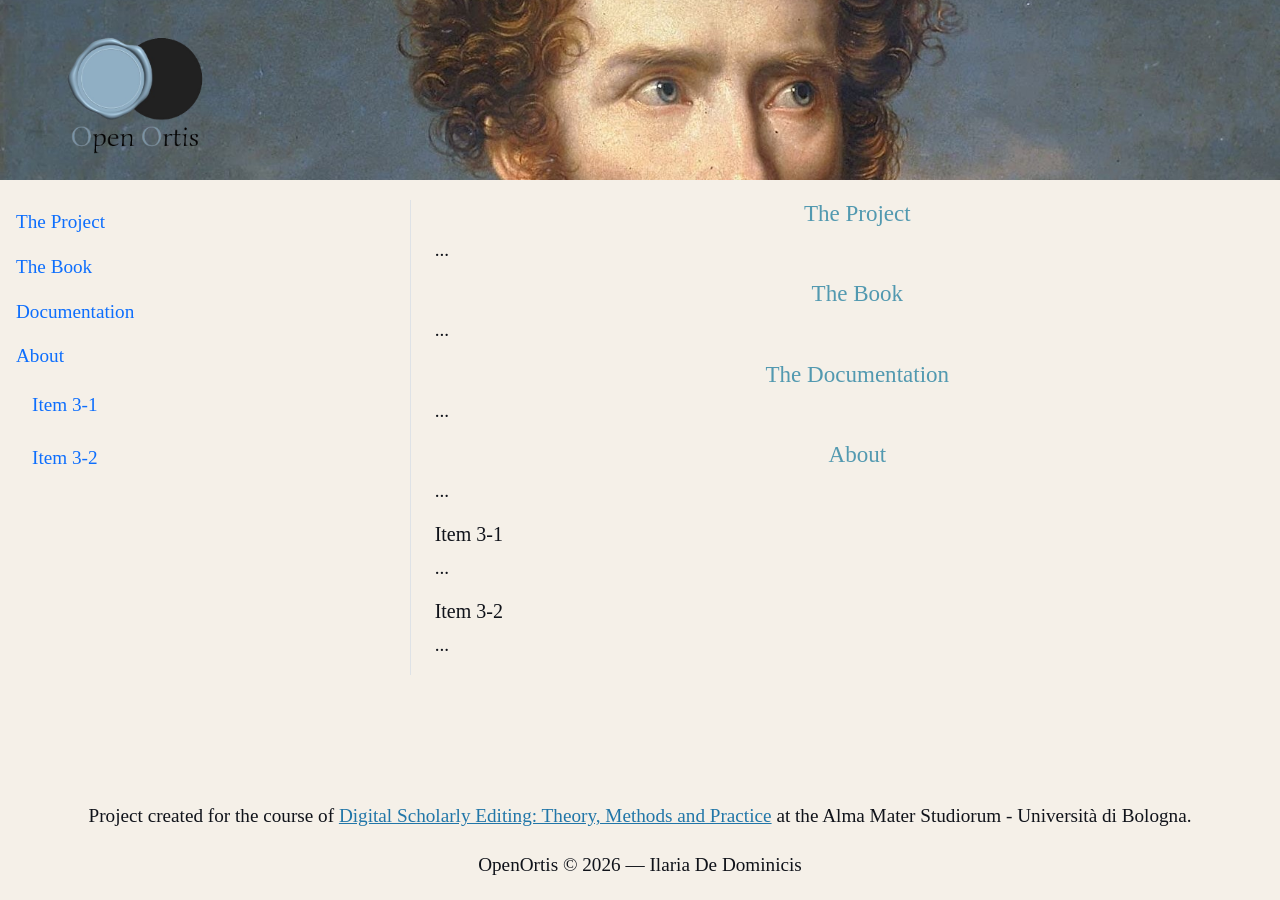
==== index.html @ 0f75c1e4 "index, css, changes to the xml" ====
<!doctype html>
<html lang="en">

<head>
    <meta charset="utf-8">
    <meta name="viewport" content="width=device-width, initial-scale=1">
    <title>OpenOrtis</title>

    <!-----------------  Bootstrap & CSS ------------------------>
    <link href="https://cdn.jsdelivr.net/npm/bootstrap@5.3.8/dist/css/bootstrap.min.css" rel="stylesheet"
        integrity="sha384-sRIl4kxILFvY47J16cr9ZwB07vP4J8+LH7qKQnuqkuIAvNWLzeN8tE5YBujZqJLB" crossorigin="anonymous">
    <link rel="stylesheet" href="assets/main.css">

    <!-----------------  Dublin Core ------------------------>
    <link rel="schema.DC" href="http://purl.org/dc/elements/1.1/" />
    <link rel="schema.DCTERMS" href="http://purl.org/dc/terms/" />

    <meta name="DC.title" content="OpenOrtis" />
    <meta name="DC.creator" content="Ilaria De Dominicis" />
    <meta name="DC.subject" content="Digital Humanities, Cultural Heritage, Digital Edition" />
    <meta name="DC.description" content="A digital edition about The Last Letters of Jacopo Ortis by Ugo Foscolo" />
    <meta name="DC.publisher" content="Alma Mater Studiorum- University of Bologna" />
    <meta name="DC.rights"
        content="All the images and resources taken from external sources are solely used for study purposes. No commercial use is intended. OpenOrtis © 2026" />
    <meta name="DC.identifier" content="" />
    <meta name="DC.type" scheme="DCTERMS.DCMIType" content="InteractiveResource" />
    <meta name="DC.language" scheme="DCTERMS.RFC3066" content="en" />
    <meta name="DCTERMS.created" content="2026" />
    <meta name="DCTERMS.issued" content="2026" />

    <!--------------------Fonts---------------->
    <link rel="preconnect" href="https://fonts.googleapis.com">
    <link rel="preconnect" href="https://fonts.gstatic.com" crossorigin>

    <!---------Favicon---------->

    <link rel="icon" href="img/Open_Ortis_nobg.png" type="image/png">

</head>

<body>

    <div class="hero container-fluid">
        <a class="hero-logo" href="index.html">
            <img src="../img/Open_Ortis_nobg.png" alt="OpenOrtis logo">
        </a>
        <div class="hero-content">
        </div>
    </div>

    <div class="row">
        <title>
            OpenOrtis Scholarly Digital Edition
        </title>
    </div>
    <div class="row">
        <div class="col-4">
            <nav id="navbar-example3" class="h-100 flex-column align-items-stretch pe-4 border-end">
                <nav class="nav nav-pills flex-column">
                    <a class="nav-link" href="#item-1">The Project</a>
                    <a class="nav-link" href="#item-2">The Book</a>
                    <a class="nav-link" href="#item-3">Documentation</a>
                    <a class="nav-link" href="#item-4">About</a>
                    <nav class="nav nav-pills flex-column">
                        <a class="nav-link ms-3 my-1" href="#item-3-1">Item 3-1</a>
                        <a class="nav-link ms-3 my-1" href="#item-3-2">Item 3-2</a>
                    </nav>
                </nav>
            </nav>
        </div>

        <div class="col-8">
            <div data-bs-spy="scroll" data-bs-target="#navbar-example3" data-bs-smooth-scroll="true"
                class="scrollspy-example-2" tabindex="0">
                <div id="item-1">
                    <h4>The Project</h4>
                    <p>...</p>
                </div>
                <div id="item-2">
                    <h4>The Book</h4>
                    <p>...</p>
                </div>
                <div id="item-3">
                    <h4>The Documentation</h4>
                    <p>...</p>
                </div>
                <div id="item-4">
                    <h4>About</h4>
                    <p>...</p>
                </div>
                <div id="item-3-1">
                    <h5>Item 3-1</h5>
                    <p>...</p>
                </div>
                <div id="item-3-2">
                    <h5>Item 3-2</h5>
                    <p>...</p>
                </div>
            </div>
        </div>
    </div>
    <!--Footer section-->
    <footer>
        <p>Project created for the course of <a
                href="https://www.unibo.it/en/study/course-units-transferable-skills-moocs/course-unit-catalogue/course-unit/2025/478841">Digital
                Scholarly Editing: Theory, Methods and Practice</a> at the Alma
            Mater Studiorum - Università di Bologna.</p>
        <p>OpenOrtis © 2026 — Ilaria De Dominicis</p>
    </footer>
</body>
---- assets/main.css ----
:root {
    --text: #10131a;
    --blackbg: #0a0a0f;
    --nav: #161c2a;
    --bg: #f5f0e8;
    --title: #e8e0d0;
    --accent: #5299b0;
    --link: #2176a8;
    --border: 3px solid #174f72;
}

html,
body {
    min-height: 100vh;
}

body {
    height: 100%;
    background-color: var(--bg);
    color: var(--text);
    margin: 0;
    padding: 0;
    font-family: var(--general_font);
    font-size: 1.2em;
    text-align: justify;
    display: flex;
    flex-direction: column;
    overflow-x: hidden;
}

.title {
    text-align: center;
}

h1 {
    color: var(--accent);
    font-family: var(--h1_font);
    text-align: left;
}

h4 {
    color: var(--accent);
    font-size: 1.2em;
    text-align: center;
}

p {
    color: var(--text);
    text-align: justify;
}

a:hover,
span {
    color: var(--yellow);
}

a {
    color: var(--link);
}

footer {
    margin-top: auto;
    /* spinge il footer in fondo */
    width: 100%;
    color: var(--text);
}

footer p {
    margin: 0;
    padding: 0 20px 20px 20px;
    text-align: center !important;
}

@media (max-width: 600px) {
    body {
        font-size: 16px;
    }

    h1 {
        font-size: 32px;
    }

    h4 {
        font-size: 18px;
    }
}

.hero {
    width: 100%;
    height: 20vh;
    background-image: url(../img/Ugo_Foscolo.jpg) !important;
    background-size: cover;
    background-position: center;
    display: flex;
    align-items: center;
    justify-content: center;
    margin-bottom: 20px;
    padding: 0;
    position: relative;
}

.hero-logo {
    position: absolute;
    top: 0.5vh;
    left: 5vh;
    z-index: 2;
}

.hero-logo img {
    height: 20vh;
    /* modifica a piacere */
    width: auto;
}
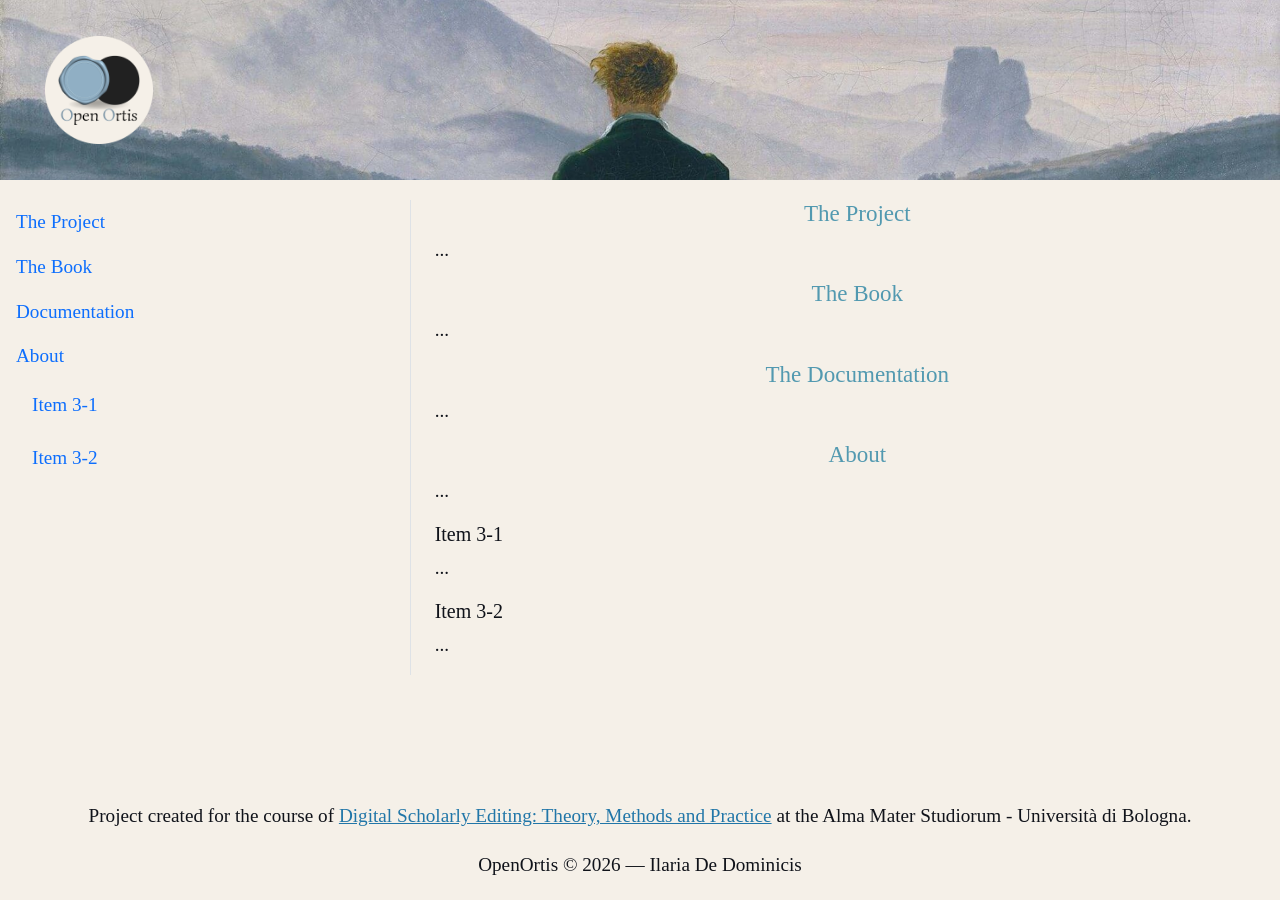
==== commit d3e1970e: "Completo fino a lettera 15, aggiunta persone e luoghi" ====
--- a/index.html
+++ b/index.html
@@ -42,7 +42,7 @@
 
     <div class="hero container-fluid">
         <a class="hero-logo" href="index.html">
-            <img src="../img/Open_Ortis_nobg.png" alt="OpenOrtis logo">
+            <img src="../img/Open_Ortis.png" alt="OpenOrtis logo">
         </a>
         <div class="hero-content">
         </div>
--- a/assets/main.css
+++ b/assets/main.css
@@ -101,13 +101,13 @@
 
 .hero-logo {
     position: absolute;
-    top: 0.5vh;
+    top: 4vh;
     left: 5vh;
     z-index: 2;
 }
 
 .hero-logo img {
-    height: 20vh;
+    height: 12vh;
     /* modifica a piacere */
     width: auto;
 }
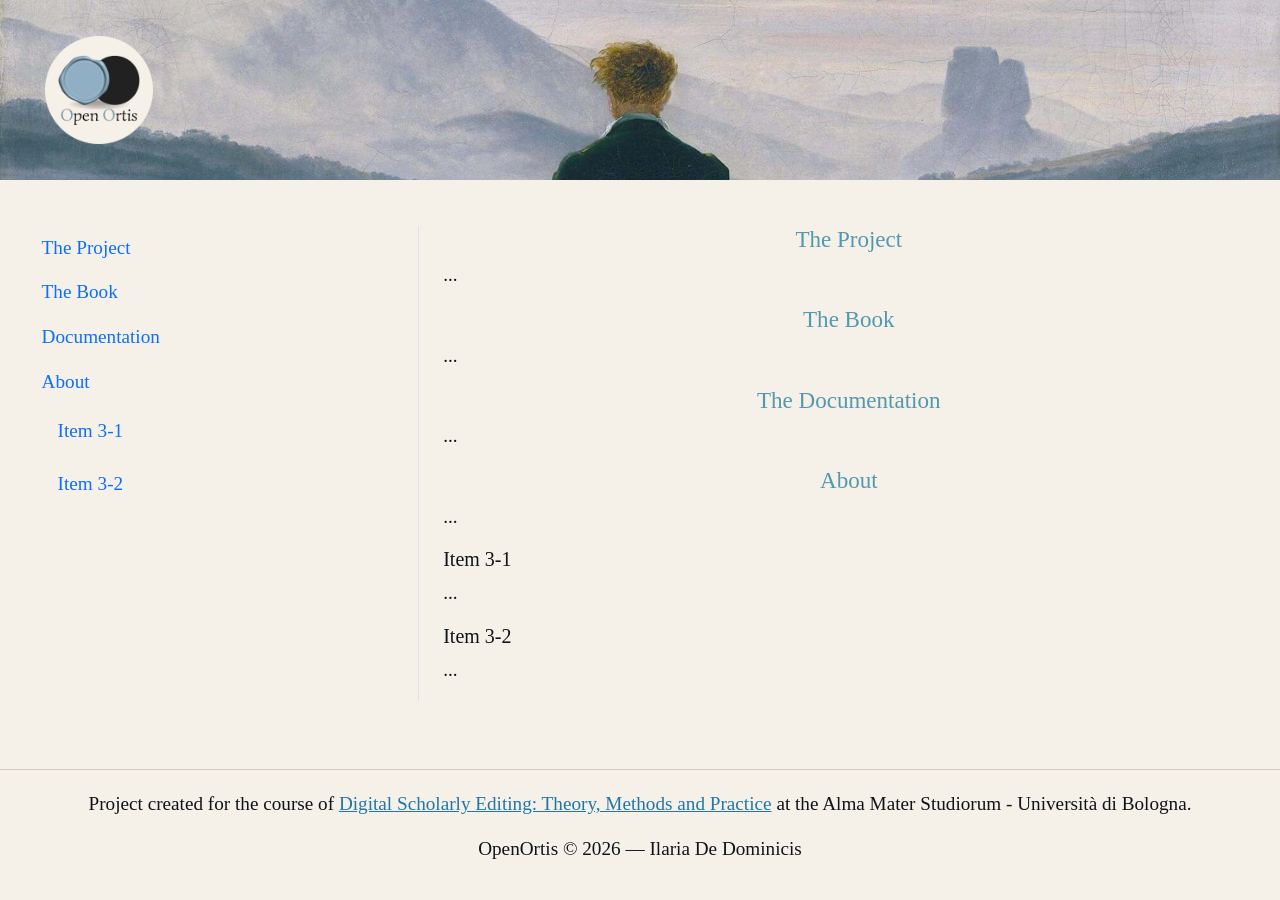
==== commit cc08f377: "page breaks e cose..." ====
--- a/index.html
+++ b/index.html
@@ -39,7 +39,6 @@
 </head>
 
 <body>
-
     <div class="hero container-fluid">
         <a class="hero-logo" href="index.html">
             <img src="../img/Open_Ortis.png" alt="OpenOrtis logo">
@@ -47,58 +46,55 @@
         <div class="hero-content">
         </div>
     </div>
-
-    <div class="row">
-        <title>
-            OpenOrtis Scholarly Digital Edition
-        </title>
-    </div>
-    <div class="row">
-        <div class="col-4">
-            <nav id="navbar-example3" class="h-100 flex-column align-items-stretch pe-4 border-end">
-                <nav class="nav nav-pills flex-column">
-                    <a class="nav-link" href="#item-1">The Project</a>
-                    <a class="nav-link" href="#item-2">The Book</a>
-                    <a class="nav-link" href="#item-3">Documentation</a>
-                    <a class="nav-link" href="#item-4">About</a>
+    <div class="content">
+        <div class="row">
+            <div class="col-4">
+                <nav id="navbar-example3" class="h-100 flex-column align-items-stretch pe-4 border-end">
                     <nav class="nav nav-pills flex-column">
-                        <a class="nav-link ms-3 my-1" href="#item-3-1">Item 3-1</a>
-                        <a class="nav-link ms-3 my-1" href="#item-3-2">Item 3-2</a>
+                        <a class="nav-link" href="#item-1">The Project</a>
+                        <a class="nav-link" href="#item-2">The Book</a>
+                        <a class="nav-link" href="#item-3">Documentation</a>
+                        <a class="nav-link" href="#item-4">About</a>
+                        <nav class="nav nav-pills flex-column">
+                            <a class="nav-link ms-3 my-1" href="#item-3-1">Item 3-1</a>
+                            <a class="nav-link ms-3 my-1" href="#item-3-2">Item 3-2</a>
+                        </nav>
                     </nav>
                 </nav>
-            </nav>
-        </div>
+            </div>
 
-        <div class="col-8">
-            <div data-bs-spy="scroll" data-bs-target="#navbar-example3" data-bs-smooth-scroll="true"
-                class="scrollspy-example-2" tabindex="0">
-                <div id="item-1">
-                    <h4>The Project</h4>
-                    <p>...</p>
-                </div>
-                <div id="item-2">
-                    <h4>The Book</h4>
-                    <p>...</p>
-                </div>
-                <div id="item-3">
-                    <h4>The Documentation</h4>
-                    <p>...</p>
-                </div>
-                <div id="item-4">
-                    <h4>About</h4>
-                    <p>...</p>
-                </div>
-                <div id="item-3-1">
-                    <h5>Item 3-1</h5>
-                    <p>...</p>
-                </div>
-                <div id="item-3-2">
-                    <h5>Item 3-2</h5>
-                    <p>...</p>
+            <div class="col-8">
+                <div data-bs-spy="scroll" data-bs-target="#navbar-example3" data-bs-smooth-scroll="true"
+                    class="scrollspy-example-2" tabindex="0">
+                    <div id="item-1">
+                        <h4>The Project</h4>
+                        <p>...</p>
+                    </div>
+                    <div id="item-2">
+                        <h4>The Book</h4>
+                        <p>...</p>
+                    </div>
+                    <div id="item-3">
+                        <h4>The Documentation</h4>
+                        <p>...</p>
+                    </div>
+                    <div id="item-4">
+                        <h4>About</h4>
+                        <p>...</p>
+                    </div>
+                    <div id="item-3-1">
+                        <h5>Item 3-1</h5>
+                        <p>...</p>
+                    </div>
+                    <div id="item-3-2">
+                        <h5>Item 3-2</h5>
+                        <p>...</p>
+                    </div>
                 </div>
             </div>
         </div>
     </div>
+
     <!--Footer section-->
     <footer>
         <p>Project created for the course of <a
--- a/assets/main.css
+++ b/assets/main.css
@@ -6,7 +6,7 @@
     --title: #e8e0d0;
     --accent: #5299b0;
     --link: #2176a8;
-    --border: 3px solid #174f72;
+    --border: 1px solid #cfc9c0;
 }
 
 html,
@@ -28,8 +28,8 @@
     overflow-x: hidden;
 }
 
-.title {
-    text-align: center;
+.content {
+    padding: 2vw;
 }
 
 h1 {
@@ -60,15 +60,15 @@
 
 footer {
     margin-top: auto;
+    padding: 20px;
     /* spinge il footer in fondo */
     width: 100%;
     color: var(--text);
+    border-top: var(--border);
 }
 
 footer p {
-    margin: 0;
-    padding: 0 20px 20px 20px;
-    text-align: center !important;
+    text-align: center;
 }
 
 @media (max-width: 600px) {
@@ -108,6 +108,5 @@
 
 .hero-logo img {
     height: 12vh;
-    /* modifica a piacere */
     width: auto;
 }
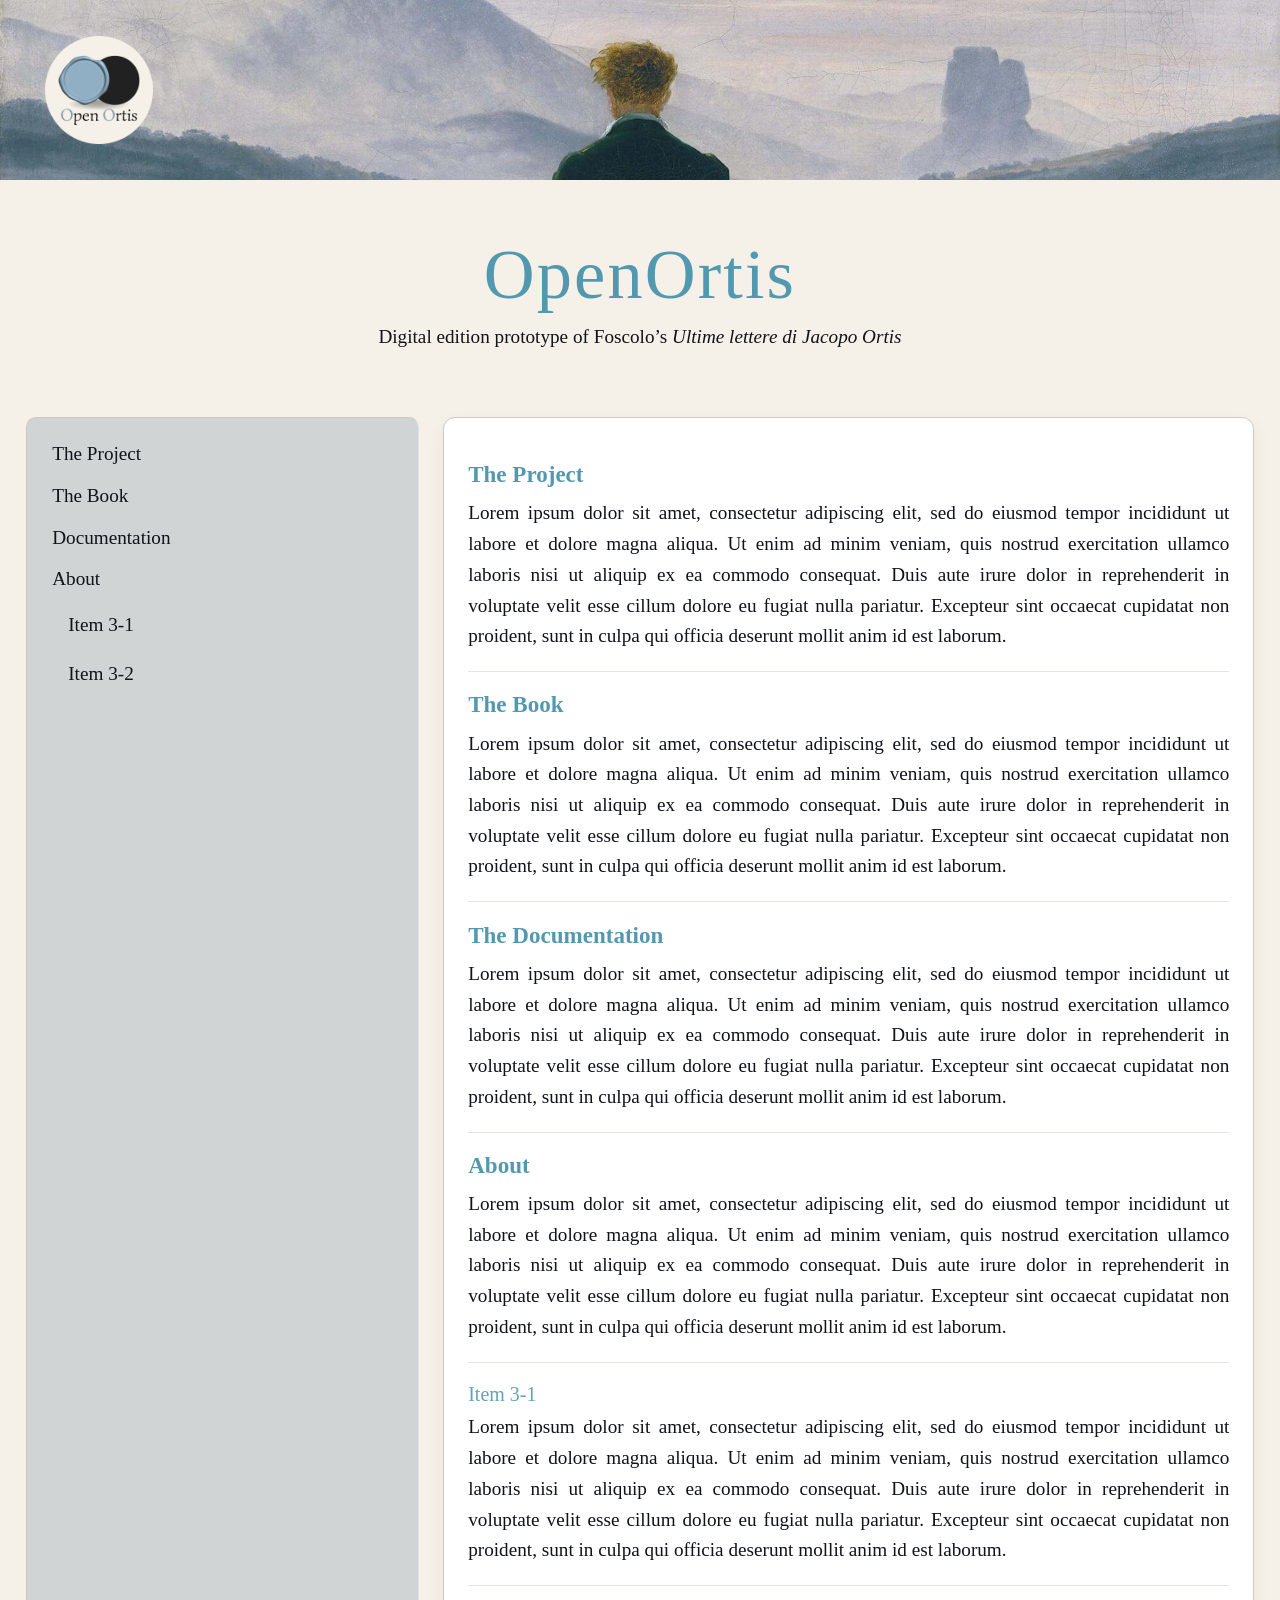
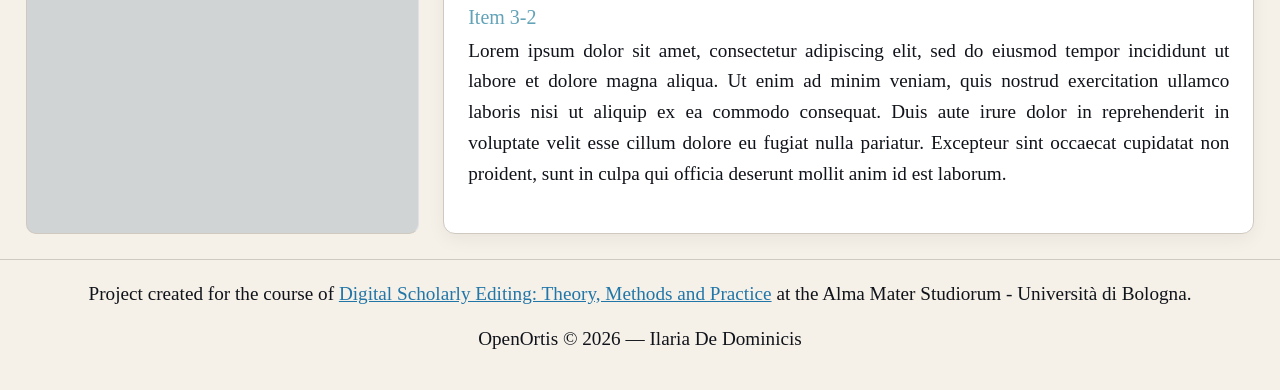
==== commit e0b0302a: "Added more styles to index, fixed .xsl" ====
--- a/index.html
+++ b/index.html
@@ -46,6 +46,12 @@
         <div class="hero-content">
         </div>
     </div>
+
+    <div class="page-intro">
+        <h1>OpenOrtis</h1>
+        <p class="subtitle">Digital edition prototype of Foscolo’s <i>Ultime lettere di Jacopo Ortis</i></p>
+    </div>
+
     <div class="content">
         <div class="row">
             <div class="col-4">
@@ -68,27 +74,51 @@
                     class="scrollspy-example-2" tabindex="0">
                     <div id="item-1">
                         <h4>The Project</h4>
-                        <p>...</p>
+                        <p>Lorem ipsum dolor sit amet, consectetur adipiscing elit, sed do eiusmod tempor incididunt ut
+                            labore et dolore magna aliqua. Ut enim ad minim veniam, quis nostrud exercitation ullamco
+                            laboris nisi ut aliquip ex ea commodo consequat. Duis aute irure dolor in reprehenderit in
+                            voluptate velit esse cillum dolore eu fugiat nulla pariatur. Excepteur sint occaecat
+                            cupidatat non proident, sunt in culpa qui officia deserunt mollit anim id est laborum.</p>
                     </div>
                     <div id="item-2">
                         <h4>The Book</h4>
-                        <p>...</p>
+                        <p>Lorem ipsum dolor sit amet, consectetur adipiscing elit, sed do eiusmod tempor incididunt ut
+                            labore et dolore magna aliqua. Ut enim ad minim veniam, quis nostrud exercitation ullamco
+                            laboris nisi ut aliquip ex ea commodo consequat. Duis aute irure dolor in reprehenderit in
+                            voluptate velit esse cillum dolore eu fugiat nulla pariatur. Excepteur sint occaecat
+                            cupidatat non proident, sunt in culpa qui officia deserunt mollit anim id est laborum.</p>
                     </div>
                     <div id="item-3">
                         <h4>The Documentation</h4>
-                        <p>...</p>
+                        <p>Lorem ipsum dolor sit amet, consectetur adipiscing elit, sed do eiusmod tempor incididunt ut
+                            labore et dolore magna aliqua. Ut enim ad minim veniam, quis nostrud exercitation ullamco
+                            laboris nisi ut aliquip ex ea commodo consequat. Duis aute irure dolor in reprehenderit in
+                            voluptate velit esse cillum dolore eu fugiat nulla pariatur. Excepteur sint occaecat
+                            cupidatat non proident, sunt in culpa qui officia deserunt mollit anim id est laborum.</p>
                     </div>
                     <div id="item-4">
                         <h4>About</h4>
-                        <p>...</p>
+                        <p>Lorem ipsum dolor sit amet, consectetur adipiscing elit, sed do eiusmod tempor incididunt ut
+                            labore et dolore magna aliqua. Ut enim ad minim veniam, quis nostrud exercitation ullamco
+                            laboris nisi ut aliquip ex ea commodo consequat. Duis aute irure dolor in reprehenderit in
+                            voluptate velit esse cillum dolore eu fugiat nulla pariatur. Excepteur sint occaecat
+                            cupidatat non proident, sunt in culpa qui officia deserunt mollit anim id est laborum.</p>
                     </div>
                     <div id="item-3-1">
                         <h5>Item 3-1</h5>
-                        <p>...</p>
+                        <p>Lorem ipsum dolor sit amet, consectetur adipiscing elit, sed do eiusmod tempor incididunt ut
+                            labore et dolore magna aliqua. Ut enim ad minim veniam, quis nostrud exercitation ullamco
+                            laboris nisi ut aliquip ex ea commodo consequat. Duis aute irure dolor in reprehenderit in
+                            voluptate velit esse cillum dolore eu fugiat nulla pariatur. Excepteur sint occaecat
+                            cupidatat non proident, sunt in culpa qui officia deserunt mollit anim id est laborum.</p>
                     </div>
                     <div id="item-3-2">
                         <h5>Item 3-2</h5>
-                        <p>...</p>
+                        <p>Lorem ipsum dolor sit amet, consectetur adipiscing elit, sed do eiusmod tempor incididunt ut
+                            labore et dolore magna aliqua. Ut enim ad minim veniam, quis nostrud exercitation ullamco
+                            laboris nisi ut aliquip ex ea commodo consequat. Duis aute irure dolor in reprehenderit in
+                            voluptate velit esse cillum dolore eu fugiat nulla pariatur. Excepteur sint occaecat
+                            cupidatat non proident, sunt in culpa qui officia deserunt mollit anim id est laborum.</p>
                     </div>
                 </div>
             </div>
--- a/assets/main.css
+++ b/assets/main.css
@@ -32,21 +32,114 @@
     padding: 2vw;
 }
 
-h1 {
+.page-intro {
+    text-align: center;
+    padding: 2rem 1rem 1.5rem 1rem;
+}
+
+.page-intro h1 {
+    margin: 0;
+    font-size: 4.4rem;
+    letter-spacing: 0.03em;
     color: var(--accent);
     font-family: var(--h1_font);
+    text-align: center;
+}
+
+.subtitle {
+    margin-top: 0.5rem;
+    color: var(--muted);
+    font-size: 1.2rem;
+    max-width: 700px;
+    margin-left: auto;
+    margin-right: auto;
+    line-height: 1.4;
+    text-align: center;
+}
+
+#navbar-example3 {
+    position: sticky;
+    top: 1.5rem;
+    background: #d1d4d4;
+    border: var(--border);
+    border-radius: 10px;
+    padding: 1rem;
+}
+
+#navbar-example3 .nav-link {
+    color: var(--text);
+    border-radius: 6px;
+    padding: 0.4rem 0.6rem;
+}
+
+#navbar-example3 .nav-link:hover {
+    background: rgba(82, 153, 176, 0.12);
+    color: var(--accent);
+}
+
+#navbar-example3 .nav-link.active {
+    background: var(--accent);
+    color: #fff;
+}
+
+.scrollspy-example-2 {
+    padding: 1.5rem;
+    background: #fff;
+    border: var(--border);
+    border-radius: 12px;
+    box-shadow: 0 6px 18px rgba(0, 0, 0, 0.05);
+}
+
+/* sezioni */
+.scrollspy-example-2>div {
+    padding: 1.2rem 0;
+    border-bottom: 1px solid rgba(207, 201, 192, 0.5);
+}
+
+.scrollspy-example-2>div:last-child {
+    border-bottom: none;
+}
+
+/* titoli */
+.scrollspy-example-2 h4 {
     text-align: left;
+    color: var(--accent);
+    font-weight: 600;
+    margin-bottom: 0.6rem;
+}
+
+.scrollspy-example-2 h5 {
+    text-align: left;
+    color: var(--accent);
+    font-weight: 500;
+    margin-bottom: 0.4rem;
+    opacity: 0.9;
+}
+
+/* paragrafi */
+.scrollspy-example-2 p {
+    margin-bottom: 0;
+    color: var(--text);
+    line-height: 1.6;
+    text-align: justify;
+}
+
+/* highlight scrollspy (Bootstrap active section) */
+.scrollspy-example-2>div:target {
+    scroll-margin-top: 2rem;
+}
+
+/* effetto focus visivo quando nav cambia sezione */
+.scrollspy-example-2 .active-section {
+    background: rgba(82, 153, 176, 0.06);
+    border-left: 3px solid var(--accent);
+    padding-left: 1rem;
 }
 
 h4 {
     color: var(--accent);
     font-size: 1.2em;
     text-align: center;
-}
-
-p {
-    color: var(--text);
-    text-align: justify;
 }
 
 a:hover,
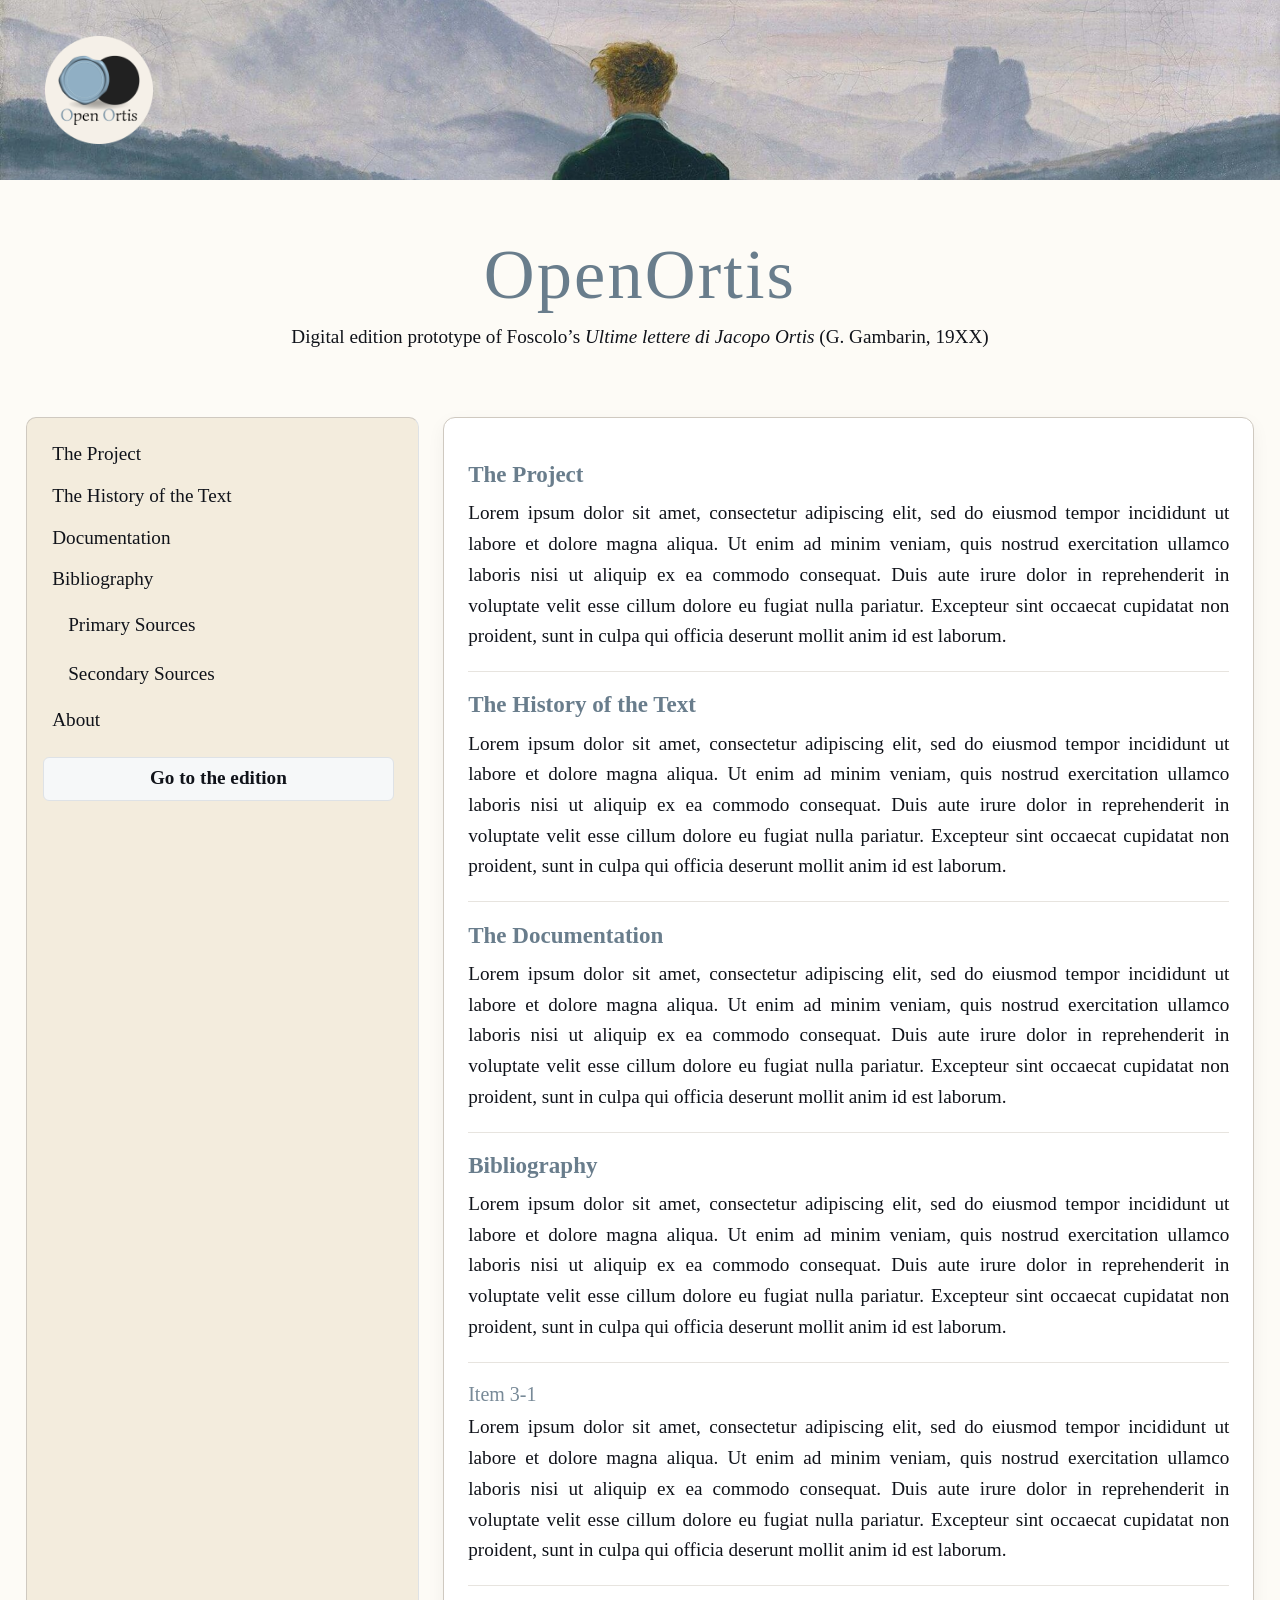
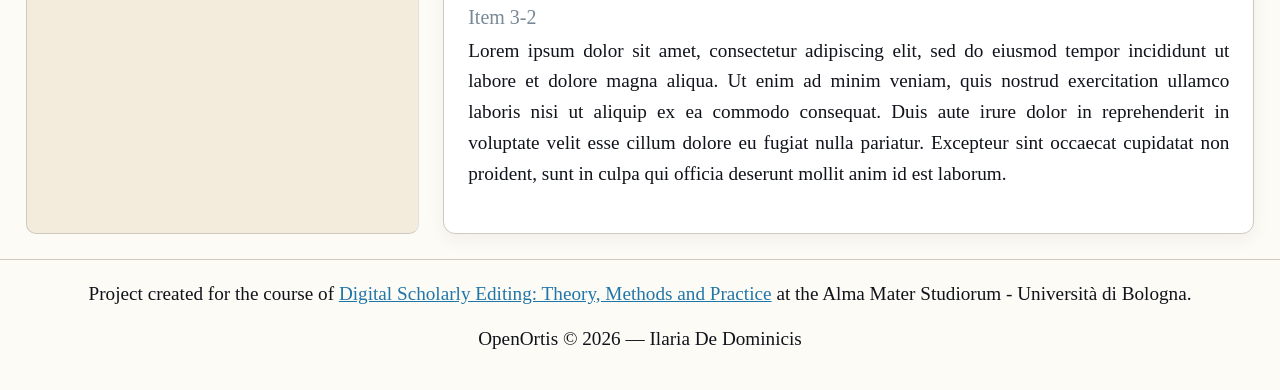
==== commit fbaf7a59: "changed some colors" ====
--- a/index.html
+++ b/index.html
@@ -49,7 +49,8 @@
 
     <div class="page-intro">
         <h1>OpenOrtis</h1>
-        <p class="subtitle">Digital edition prototype of Foscolo’s <i>Ultime lettere di Jacopo Ortis</i></p>
+        <p class="subtitle">Digital edition prototype of Foscolo’s <i>Ultime lettere di Jacopo Ortis</i> (G. Gambarin,
+            19XX)</p>
     </div>
 
     <div class="content">
@@ -58,14 +59,19 @@
                 <nav id="navbar-example3" class="h-100 flex-column align-items-stretch pe-4 border-end">
                     <nav class="nav nav-pills flex-column">
                         <a class="nav-link" href="#item-1">The Project</a>
-                        <a class="nav-link" href="#item-2">The Book</a>
+                        <a class="nav-link" href="#item-2">The History of the Text</a>
                         <a class="nav-link" href="#item-3">Documentation</a>
-                        <a class="nav-link" href="#item-4">About</a>
+                        <a class="nav-link" href="#item-4">Bibliography</a>
                         <nav class="nav nav-pills flex-column">
-                            <a class="nav-link ms-3 my-1" href="#item-3-1">Item 3-1</a>
-                            <a class="nav-link ms-3 my-1" href="#item-3-2">Item 3-2</a>
+                            <a class="nav-link ms-3 my-1" href="#item-3-1">Primary Sources</a>
+                            <a class="nav-link ms-3 my-1" href="#item-3-2">Secondary Sources</a>
                         </nav>
+                        <a class="nav-link" href="#item-5">About</a>
                     </nav>
+                    <a href="edition.html" class="nav-link mt-3 fw-bold text-center border rounded;"
+                        style="background-color: #f6f8f9; color: var(--text)">
+                        Go to the edition
+                    </a>
                 </nav>
             </div>
 
@@ -81,7 +87,7 @@
                             cupidatat non proident, sunt in culpa qui officia deserunt mollit anim id est laborum.</p>
                     </div>
                     <div id="item-2">
-                        <h4>The Book</h4>
+                        <h4>The History of the Text</h4>
                         <p>Lorem ipsum dolor sit amet, consectetur adipiscing elit, sed do eiusmod tempor incididunt ut
                             labore et dolore magna aliqua. Ut enim ad minim veniam, quis nostrud exercitation ullamco
                             laboris nisi ut aliquip ex ea commodo consequat. Duis aute irure dolor in reprehenderit in
@@ -97,7 +103,7 @@
                             cupidatat non proident, sunt in culpa qui officia deserunt mollit anim id est laborum.</p>
                     </div>
                     <div id="item-4">
-                        <h4>About</h4>
+                        <h4>Bibliography</h4>
                         <p>Lorem ipsum dolor sit amet, consectetur adipiscing elit, sed do eiusmod tempor incididunt ut
                             labore et dolore magna aliqua. Ut enim ad minim veniam, quis nostrud exercitation ullamco
                             laboris nisi ut aliquip ex ea commodo consequat. Duis aute irure dolor in reprehenderit in
--- a/assets/main.css
+++ b/assets/main.css
@@ -2,9 +2,9 @@
     --text: #10131a;
     --blackbg: #0a0a0f;
     --nav: #161c2a;
-    --bg: #f5f0e8;
+    --bg: #fdfbf6;
     --title: #e8e0d0;
-    --accent: #5299b0;
+    --accent: #697d8c;
     --link: #2176a8;
     --border: 1px solid #cfc9c0;
 }
@@ -60,7 +60,7 @@
 #navbar-example3 {
     position: sticky;
     top: 1.5rem;
-    background: #d1d4d4;
+    background: #f3ecdd;
     border: var(--border);
     border-radius: 10px;
     padding: 1rem;
@@ -121,7 +121,6 @@
     margin-bottom: 0;
     color: var(--text);
     line-height: 1.6;
-    text-align: justify;
 }
 
 /* highlight scrollspy (Bootstrap active section) */
